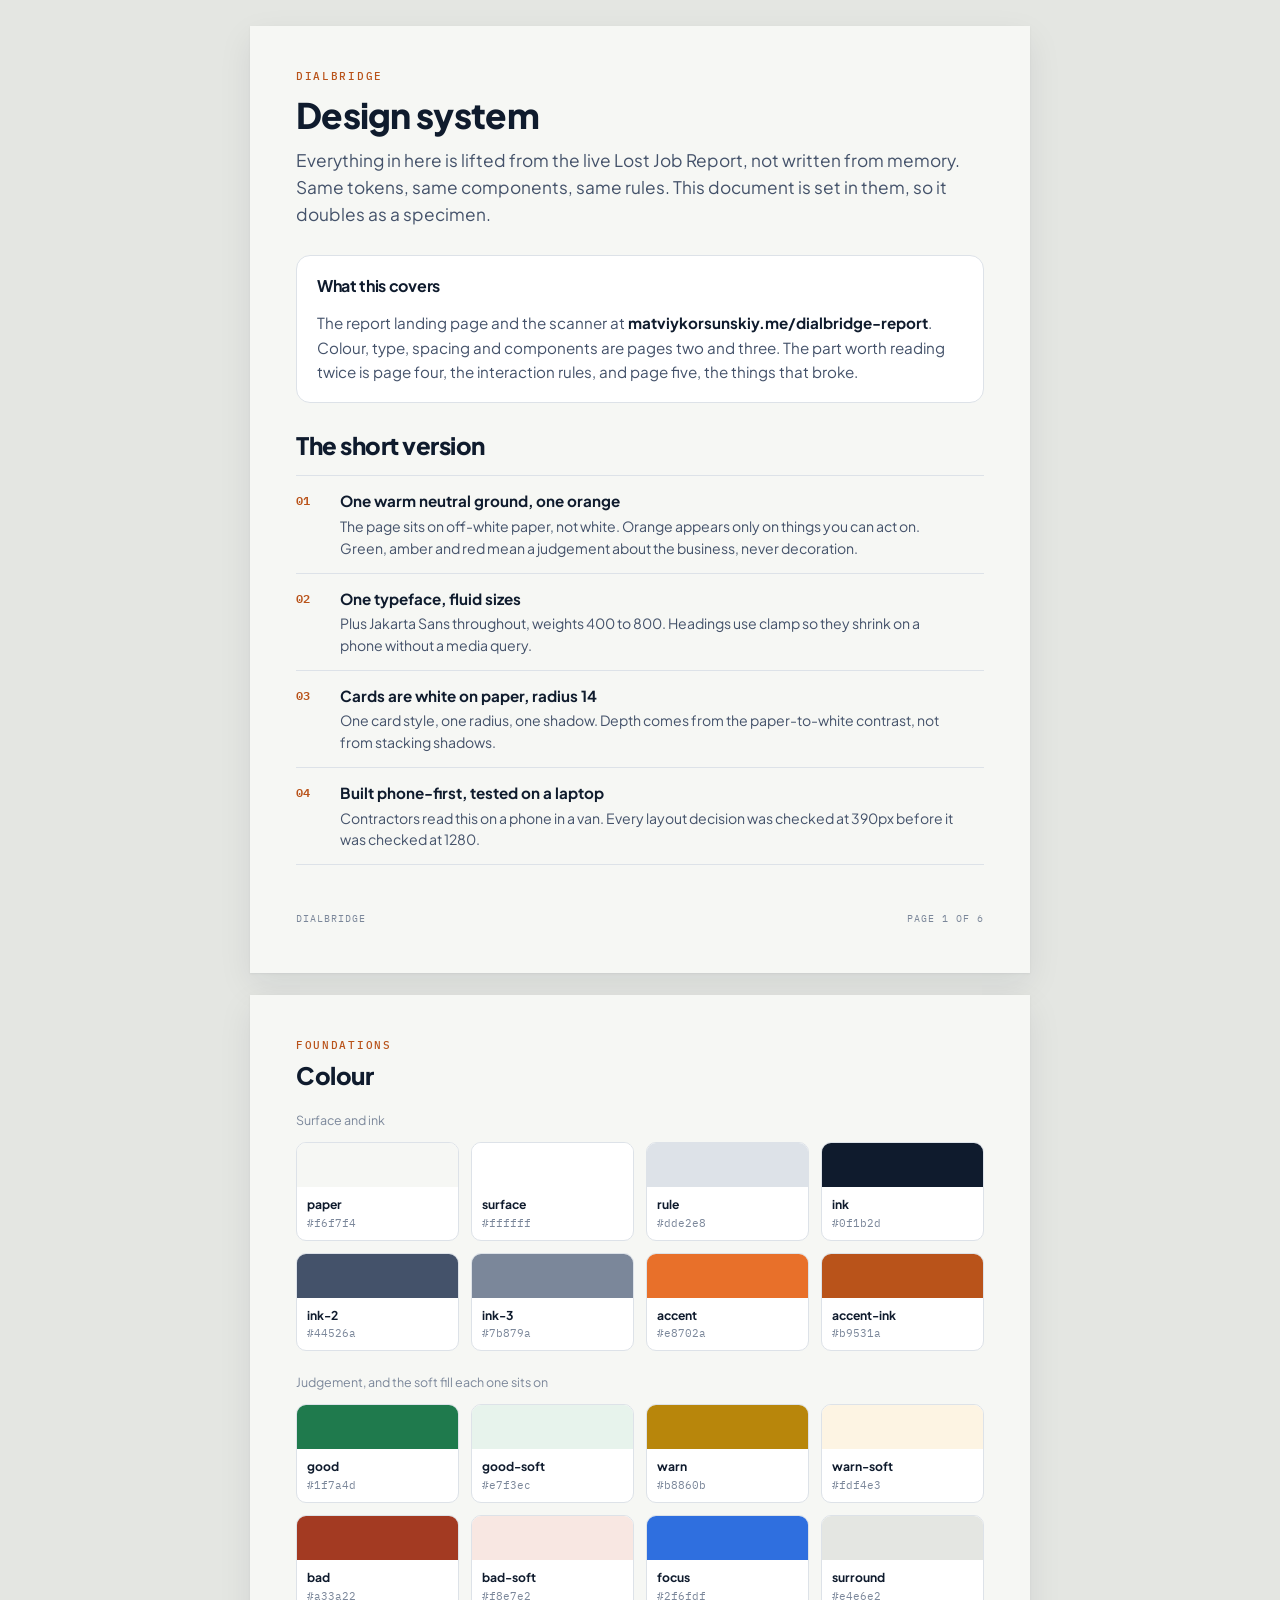
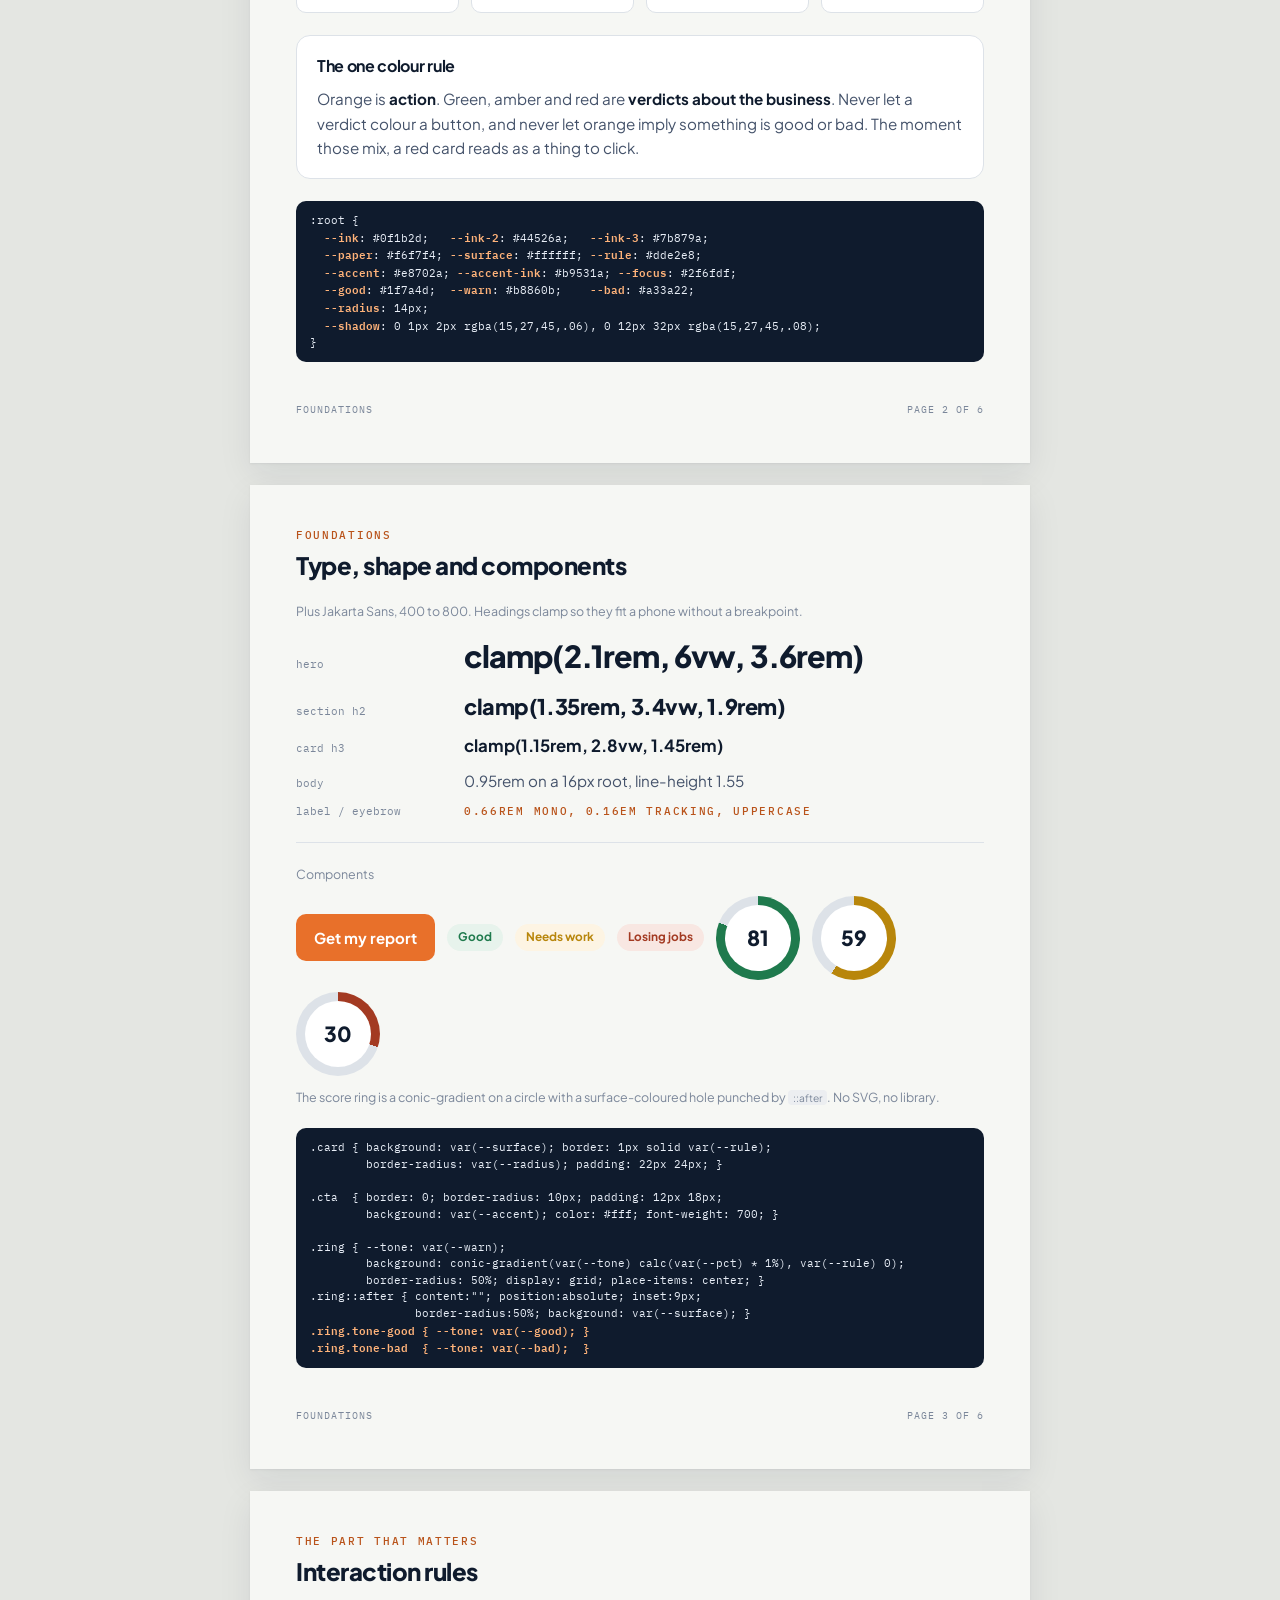
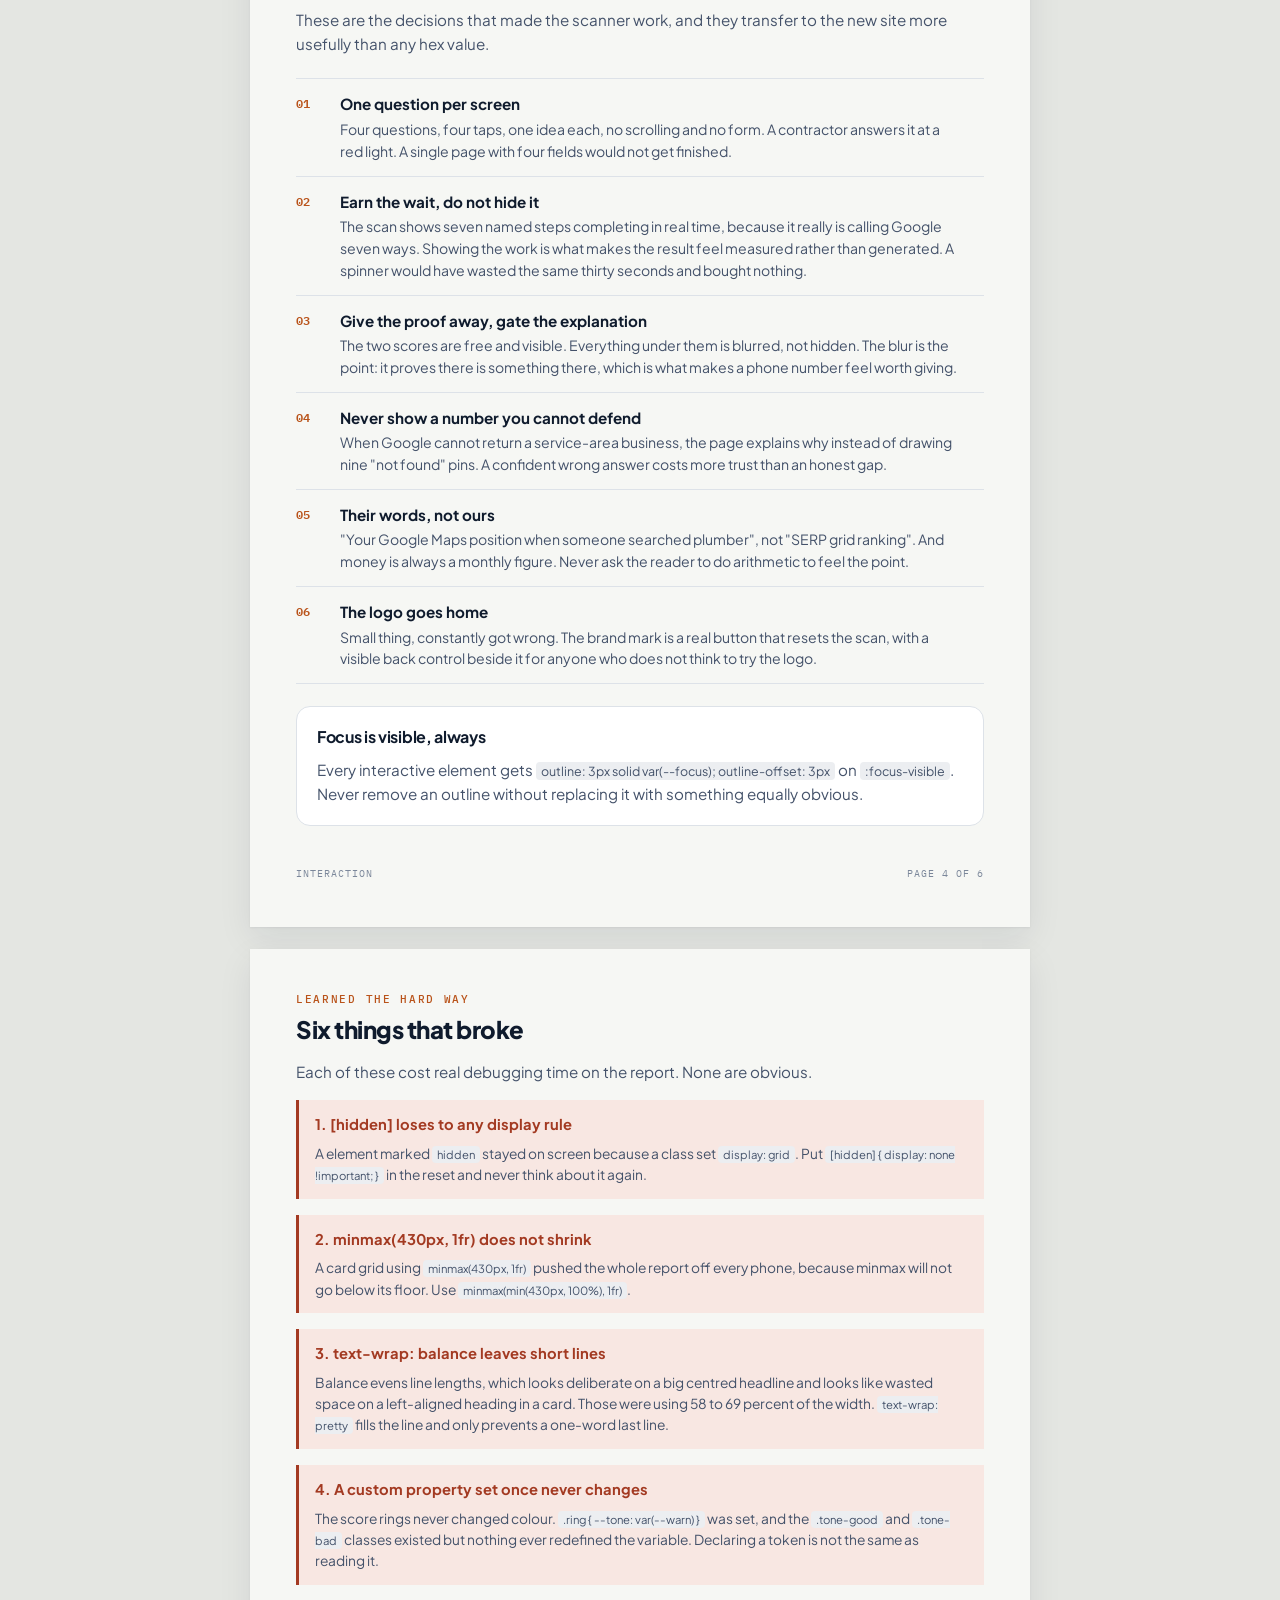
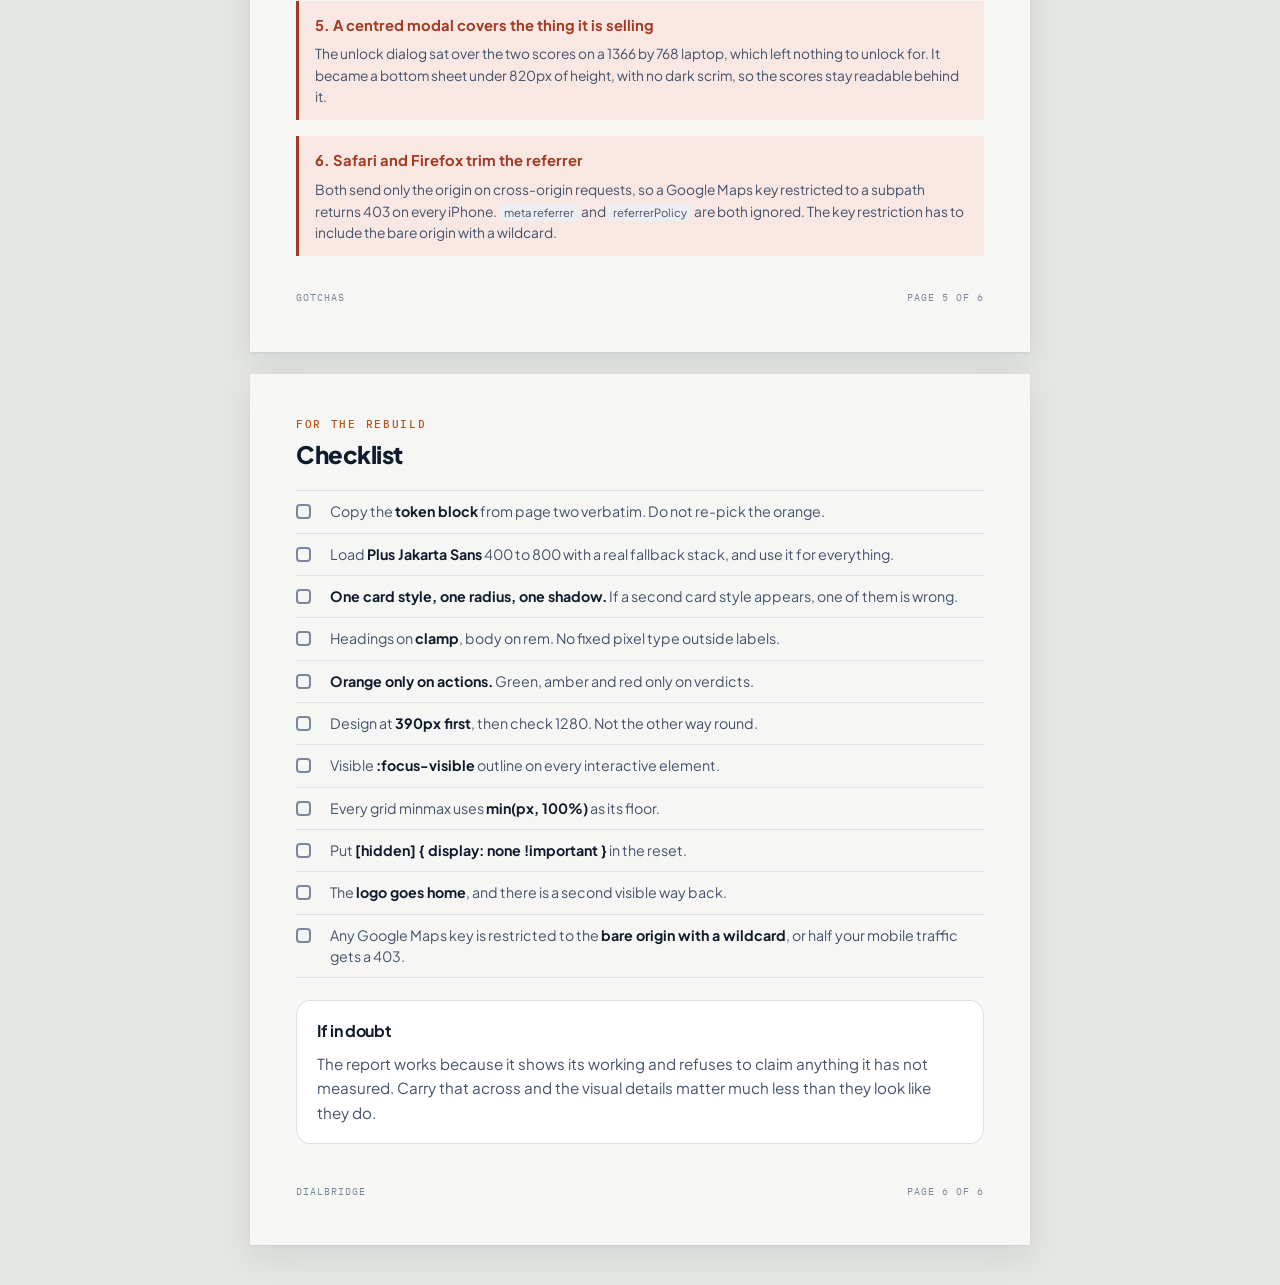
==== design-system/index.html @ d1e70c38 "Write down the design system before it only exists in the CSS Alan is rebuilding the site and liked " ====
<!doctype html>
<html lang="en">
<head>
<meta charset="utf-8">
<meta name="viewport" content="width=device-width, initial-scale=1">
<title>DialBridge Design System</title>
<link rel="preconnect" href="https://fonts.googleapis.com">
<link rel="preconnect" href="https://fonts.gstatic.com" crossorigin>
<link rel="stylesheet" href="https://fonts.googleapis.com/css2?family=Plus+Jakarta+Sans:wght@400;500;600;700;800&family=IBM+Plex+Mono:wght@400;500;600&display=swap">

<style>
  /* This document is built from the same tokens it documents, so it doubles as a
     specimen. Every hex, size and snippet below is copied out of the live styles.css
     rather than written from memory. A4 text block is 184mm x 271mm = 695 x 1024 px. */
  :root {
    --ink: #0f1b2d;
    --ink-2: #44526a;
    --ink-3: #7b879a;
    --paper: #f6f7f4;
    --surface: #ffffff;
    --rule: #dde2e8;
    --accent: #e8702a;
    --accent-ink: #b9531a;
    --focus: #2f6fdf;
    --good: #1f7a4d;
    --good-soft: #e7f3ec;
    --warn: #b8860b;
    --warn-soft: #fdf4e3;
    --bad: #a33a22;
    --bad-soft: #f8e7e2;
    --radius: 14px;
    --shadow: 0 1px 2px rgba(15, 27, 45, 0.06), 0 12px 32px rgba(15, 27, 45, 0.08);
    --display: "Plus Jakarta Sans", system-ui, -apple-system, "Segoe UI", sans-serif;
    --mono: "IBM Plex Mono", ui-monospace, SFMono-Regular, Menlo, monospace;
  }
  * { box-sizing: border-box; }
  [hidden] { display: none !important; }

  body {
    margin: 0;
    background: #e4e6e2;
    color: var(--ink);
    font-family: var(--display);
    font-size: 15px;
    line-height: 1.55;
    -webkit-font-smoothing: antialiased;
    -webkit-print-color-adjust: exact;
    print-color-adjust: exact;
  }
  img { max-width: 100%; display: block; }

  .deck { display: flex; flex-direction: column; align-items: center;
          gap: 22px; padding-block: 26px 40px; padding-left: 16px; padding-right: 16px; }
  .sheet { width: 100%; max-width: 780px; background: var(--paper);
           padding: 42px 46px 46px; box-shadow: var(--shadow);
           display: flex; flex-direction: column; }

  h1, h2, h3 { margin: 0; letter-spacing: -0.02em; text-wrap: pretty; }
  h1 { font-size: 2.2rem; font-weight: 800; line-height: 1.1; }
  h2 { font-size: 1.5rem; font-weight: 800; line-height: 1.18; }
  h3 { font-size: 1rem; font-weight: 700; }
  p { margin: 0; }

  .eyebrow { font-family: var(--mono); font-size: 0.66rem; font-weight: 500;
             letter-spacing: 0.16em; text-transform: uppercase; color: var(--accent-ink); }
  .lede { font-size: 1.08rem; line-height: 1.55; color: var(--ink-2); max-width: 56ch; }
  .say { font-size: 0.95rem; line-height: 1.6; color: var(--ink-2); max-width: 66ch; }
  .say b { color: var(--ink); }
  .fine { font-size: 0.78rem; line-height: 1.5; color: var(--ink-3); }

  .stack { display: flex; flex-direction: column; }
  .g8 { gap: 8px; } .g12 { gap: 12px; } .g16 { gap: 16px; }
  .g22 { gap: 22px; } .g28 { gap: 28px; }
  .rule { height: 1px; background: var(--rule); border: 0; margin: 0; }

  .card { background: var(--surface); border: 1px solid var(--rule);
          border-radius: var(--radius); padding: 18px 20px; }

  /* swatches */
  .swatches { display: grid; grid-template-columns: repeat(4, 1fr); gap: 12px; }
  .sw { border: 1px solid var(--rule); border-radius: 10px; overflow: hidden; background: var(--surface); }
  .sw-chip { height: 44px; }
  .sw-meta { padding: 8px 10px; display: flex; flex-direction: column; gap: 1px; }
  .sw-name { font-size: 0.76rem; font-weight: 700; }
  .sw-hex { font-family: var(--mono); font-size: 0.68rem; color: var(--ink-3); }

  /* type specimen */
  .spec { display: grid; grid-template-columns: 150px 1fr; gap: 10px 18px; align-items: baseline; }
  .spec-k { font-family: var(--mono); font-size: 0.7rem; color: var(--ink-3); }

  /* code */
  code, pre { font-family: var(--mono); }
  pre { margin: 0; background: #0f1b2d; color: #e8eef7; border-radius: 10px;
        padding: 11px 14px; font-size: 0.69rem; line-height: 1.5; overflow: hidden;
        white-space: pre-wrap; }
  pre b { color: #ffb37a; font-weight: 600; }
  .inline { background: #eceef1; border-radius: 4px; padding: 1px 5px; font-size: 0.82em; }

  /* component demos */
  .demo { display: flex; flex-wrap: wrap; gap: 12px; align-items: center; }
  .cta { border: 0; border-radius: 10px; padding: 12px 18px; background: var(--accent);
         color: #fff; font: inherit; font-weight: 700; }
  .badge { border-radius: 999px; padding: 4px 11px; font-size: 0.74rem; font-weight: 700; }
  .badge-good { background: var(--good-soft); color: var(--good); }
  .badge-warn { background: var(--warn-soft); color: var(--warn); }
  .badge-bad { background: var(--bad-soft); color: var(--bad); }
  .ring { --tone: var(--warn); --pct: 72; position: relative; width: 84px; height: 84px;
          border-radius: 50%; background: conic-gradient(var(--tone) calc(var(--pct) * 1%), var(--rule) 0);
          display: grid; place-items: center; }
  .ring::after { content: ""; position: absolute; inset: 9px; border-radius: 50%; background: var(--surface); }
  .ring b { position: relative; z-index: 1; font-size: 1.3rem; font-weight: 800; }
  .ring.tone-good { --tone: var(--good); }
  .ring.tone-bad { --tone: var(--bad); }

  /* rules list */
  .rules { display: flex; flex-direction: column; gap: 0; border-top: 1px solid var(--rule); }
  .r { display: grid; grid-template-columns: 30px 1fr; gap: 14px; padding: 13px 0;
       border-bottom: 1px solid var(--rule); align-items: start; }
  .r-n { font-family: var(--mono); font-size: 0.78rem; font-weight: 600; color: var(--accent-ink); padding-top: 2px; }
  .r-t { font-size: 0.95rem; font-weight: 700; margin-bottom: 3px; }
  .r-d { font-size: 0.88rem; line-height: 1.55; color: var(--ink-2); max-width: 62ch; }

  /* gotchas */
  .got { border-left: 3px solid var(--bad); background: var(--bad-soft);
         padding: 13px 16px; display: flex; flex-direction: column; gap: 7px; }
  .got-t { font-size: 0.92rem; font-weight: 700; color: var(--bad); }
  .got-d { font-size: 0.86rem; line-height: 1.55; color: var(--ink-2); }

  .check { display: flex; flex-direction: column; gap: 0; border-top: 1px solid var(--rule); }
  .ck { display: grid; grid-template-columns: 22px 1fr; gap: 12px; padding: 10px 0;
        border-bottom: 1px solid var(--rule); align-items: start; }
  .ck-box { width: 15px; height: 15px; border: 2px solid var(--ink-3); border-radius: 4px; margin-top: 3px; }
  .ck-d { font-size: 0.89rem; line-height: 1.5; color: var(--ink-2); }
  .ck-d b { color: var(--ink); }

  .footer { display: flex; justify-content: space-between; gap: 12px; align-items: baseline;
            margin-top: auto; padding-top: 18px; }
  .footer span { font-family: var(--mono); font-size: 0.62rem; letter-spacing: 0.1em;
                 text-transform: uppercase; color: var(--ink-3); }

  @media (max-width: 680px) {
    .sheet { padding: 26px 20px 30px; }
    .swatches { grid-template-columns: repeat(2, 1fr); }
    .spec { grid-template-columns: 1fr; }
    h1 { font-size: 1.6rem; }
  }

  @media print {
    @page { size: A4; margin: 13mm; }
    html { font-size: 12.2pt; }
    body { background: #fff; }
    .deck { gap: 0; padding: 0; }
    .sheet { max-width: none; width: 100%; min-height: 269mm; box-shadow: none;
             padding: 0; background: #fff;
             break-after: page; page-break-after: always; justify-content: space-between; }
    .sheet:last-child { break-after: auto; page-break-after: auto; }
    .footer { margin-top: 0; }
    .card, .got, .r, .ck, pre, .swatches, .spec { break-inside: avoid; page-break-inside: avoid; }
  }
</style>
</head>
<body>

<div class="deck">

  <!-- 1 -->
  <section class="sheet stack g28">
    <div class="stack g22">
      <div class="stack g12">
        <p class="eyebrow">DialBridge</p>
        <h1>Design system</h1>
        <p class="lede">
          Everything in here is lifted from the live Lost Job Report, not written from
          memory. Same tokens, same components, same rules. This document is set in them,
          so it doubles as a specimen.
        </p>
      </div>
    </div>

    <div class="card stack g12">
      <h3>What this covers</h3>
      <p class="say">
        The report landing page and the scanner at
        <b>matviykorsunskiy.me/dialbridge-report</b>. Colour, type, spacing and components
        are pages two and three. The part worth reading twice is page four, the interaction
        rules, and page five, the things that broke.
      </p>
    </div>

    <div class="stack g16">
      <h2>The short version</h2>
      <div class="rules">
        <div class="r">
          <span class="r-n">01</span>
          <div>
            <p class="r-t">One warm neutral ground, one orange</p>
            <p class="r-d">The page sits on off-white paper, not white. Orange appears only on things you can act on. Green, amber and red mean a judgement about the business, never decoration.</p>
          </div>
        </div>
        <div class="r">
          <span class="r-n">02</span>
          <div>
            <p class="r-t">One typeface, fluid sizes</p>
            <p class="r-d">Plus Jakarta Sans throughout, weights 400 to 800. Headings use clamp so they shrink on a phone without a media query.</p>
          </div>
        </div>
        <div class="r">
          <span class="r-n">03</span>
          <div>
            <p class="r-t">Cards are white on paper, radius 14</p>
            <p class="r-d">One card style, one radius, one shadow. Depth comes from the paper-to-white contrast, not from stacking shadows.</p>
          </div>
        </div>
        <div class="r">
          <span class="r-n">04</span>
          <div>
            <p class="r-t">Built phone-first, tested on a laptop</p>
            <p class="r-d">Contractors read this on a phone in a van. Every layout decision was checked at 390px before it was checked at 1280.</p>
          </div>
        </div>
      </div>
    </div>

    <div class="footer"><span>DialBridge</span><span>Page 1 of 6</span></div>
  </section>

  <!-- 2 -->
  <section class="sheet stack g22">
    <div class="stack g8">
      <p class="eyebrow">Foundations</p>
      <h2>Colour</h2>
    </div>

    <div class="stack g12">
      <p class="fine">Surface and ink</p>
      <div class="swatches">
        <div class="sw"><div class="sw-chip" style="background:#f6f7f4"></div><div class="sw-meta"><span class="sw-name">paper</span><span class="sw-hex">#f6f7f4</span></div></div>
        <div class="sw"><div class="sw-chip" style="background:#ffffff"></div><div class="sw-meta"><span class="sw-name">surface</span><span class="sw-hex">#ffffff</span></div></div>
        <div class="sw"><div class="sw-chip" style="background:#dde2e8"></div><div class="sw-meta"><span class="sw-name">rule</span><span class="sw-hex">#dde2e8</span></div></div>
        <div class="sw"><div class="sw-chip" style="background:#0f1b2d"></div><div class="sw-meta"><span class="sw-name">ink</span><span class="sw-hex">#0f1b2d</span></div></div>
        <div class="sw"><div class="sw-chip" style="background:#44526a"></div><div class="sw-meta"><span class="sw-name">ink-2</span><span class="sw-hex">#44526a</span></div></div>
        <div class="sw"><div class="sw-chip" style="background:#7b879a"></div><div class="sw-meta"><span class="sw-name">ink-3</span><span class="sw-hex">#7b879a</span></div></div>
        <div class="sw"><div class="sw-chip" style="background:#e8702a"></div><div class="sw-meta"><span class="sw-name">accent</span><span class="sw-hex">#e8702a</span></div></div>
        <div class="sw"><div class="sw-chip" style="background:#b9531a"></div><div class="sw-meta"><span class="sw-name">accent-ink</span><span class="sw-hex">#b9531a</span></div></div>
      </div>
    </div>

    <div class="stack g12">
      <p class="fine">Judgement, and the soft fill each one sits on</p>
      <div class="swatches">
        <div class="sw"><div class="sw-chip" style="background:#1f7a4d"></div><div class="sw-meta"><span class="sw-name">good</span><span class="sw-hex">#1f7a4d</span></div></div>
        <div class="sw"><div class="sw-chip" style="background:#e7f3ec"></div><div class="sw-meta"><span class="sw-name">good-soft</span><span class="sw-hex">#e7f3ec</span></div></div>
        <div class="sw"><div class="sw-chip" style="background:#b8860b"></div><div class="sw-meta"><span class="sw-name">warn</span><span class="sw-hex">#b8860b</span></div></div>
        <div class="sw"><div class="sw-chip" style="background:#fdf4e3"></div><div class="sw-meta"><span class="sw-name">warn-soft</span><span class="sw-hex">#fdf4e3</span></div></div>
        <div class="sw"><div class="sw-chip" style="background:#a33a22"></div><div class="sw-meta"><span class="sw-name">bad</span><span class="sw-hex">#a33a22</span></div></div>
        <div class="sw"><div class="sw-chip" style="background:#f8e7e2"></div><div class="sw-meta"><span class="sw-name">bad-soft</span><span class="sw-hex">#f8e7e2</span></div></div>
        <div class="sw"><div class="sw-chip" style="background:#2f6fdf"></div><div class="sw-meta"><span class="sw-name">focus</span><span class="sw-hex">#2f6fdf</span></div></div>
        <div class="sw"><div class="sw-chip" style="background:#e4e6e2"></div><div class="sw-meta"><span class="sw-name">surround</span><span class="sw-hex">#e4e6e2</span></div></div>
      </div>
    </div>

    <div class="card stack g8">
      <h3>The one colour rule</h3>
      <p class="say">
        Orange is <b>action</b>. Green, amber and red are <b>verdicts about the business</b>.
        Never let a verdict colour a button, and never let orange imply something is good or
        bad. The moment those mix, a red card reads as a thing to click.
      </p>
    </div>

    <pre>:root {
  <b>--ink</b>: #0f1b2d;   <b>--ink-2</b>: #44526a;   <b>--ink-3</b>: #7b879a;
  <b>--paper</b>: #f6f7f4; <b>--surface</b>: #ffffff; <b>--rule</b>: #dde2e8;
  <b>--accent</b>: #e8702a; <b>--accent-ink</b>: #b9531a; <b>--focus</b>: #2f6fdf;
  <b>--good</b>: #1f7a4d;  <b>--warn</b>: #b8860b;    <b>--bad</b>: #a33a22;
  <b>--radius</b>: 14px;
  <b>--shadow</b>: 0 1px 2px rgba(15,27,45,.06), 0 12px 32px rgba(15,27,45,.08);
}</pre>

    <div class="footer"><span>Foundations</span><span>Page 2 of 6</span></div>
  </section>

  <!-- 3 -->
  <section class="sheet stack g22">
    <div class="stack g8">
      <p class="eyebrow">Foundations</p>
      <h2>Type, shape and components</h2>
    </div>

    <div class="stack g12">
      <p class="fine">Plus Jakarta Sans, 400 to 800. Headings clamp so they fit a phone without a breakpoint.</p>
      <div class="spec">
        <span class="spec-k">hero</span>
        <span style="font-size:1.9rem;font-weight:800;letter-spacing:-.03em">clamp(2.1rem, 6vw, 3.6rem)</span>
        <span class="spec-k">section h2</span>
        <span style="font-size:1.35rem;font-weight:800;letter-spacing:-.02em">clamp(1.35rem, 3.4vw, 1.9rem)</span>
        <span class="spec-k">card h3</span>
        <span style="font-size:1.05rem;font-weight:700">clamp(1.15rem, 2.8vw, 1.45rem)</span>
        <span class="spec-k">body</span>
        <span style="font-size:.95rem;color:var(--ink-2)">0.95rem on a 16px root, line-height 1.55</span>
        <span class="spec-k">label / eyebrow</span>
        <span class="eyebrow">0.66rem mono, 0.16em tracking, uppercase</span>
      </div>
    </div>

    <hr class="rule">

    <div class="stack g12">
      <p class="fine">Components</p>
      <div class="demo">
        <button class="cta" type="button">Get my report</button>
        <span class="badge badge-good">Good</span>
        <span class="badge badge-warn">Needs work</span>
        <span class="badge badge-bad">Losing jobs</span>
        <div class="ring tone-good" style="--pct:81"><b>81</b></div>
        <div class="ring" style="--pct:59"><b>59</b></div>
        <div class="ring tone-bad" style="--pct:30"><b>30</b></div>
      </div>
      <p class="fine">
        The score ring is a conic-gradient on a circle with a surface-coloured hole punched
        by <span class="inline">::after</span>. No SVG, no library.
      </p>
    </div>

    <pre>.card { background: var(--surface); border: 1px solid var(--rule);
        border-radius: var(--radius); padding: 22px 24px; }

.cta  { border: 0; border-radius: 10px; padding: 12px 18px;
        background: var(--accent); color: #fff; font-weight: 700; }

.ring { --tone: var(--warn);
        background: conic-gradient(var(--tone) calc(var(--pct) * 1%), var(--rule) 0);
        border-radius: 50%; display: grid; place-items: center; }
.ring::after { content:""; position:absolute; inset:9px;
               border-radius:50%; background: var(--surface); }
<b>.ring.tone-good { --tone: var(--good); }</b>
<b>.ring.tone-bad  { --tone: var(--bad);  }</b></pre>

    <div class="footer"><span>Foundations</span><span>Page 3 of 6</span></div>
  </section>

  <!-- 4 -->
  <section class="sheet stack g22">
    <div class="stack g8">
      <p class="eyebrow">The part that matters</p>
      <h2>Interaction rules</h2>
    </div>
    <p class="say">
      These are the decisions that made the scanner work, and they transfer to the new site
      more usefully than any hex value.
    </p>

    <div class="rules">
      <div class="r">
        <span class="r-n">01</span>
        <div>
          <p class="r-t">One question per screen</p>
          <p class="r-d">Four questions, four taps, one idea each, no scrolling and no form. A contractor answers it at a red light. A single page with four fields would not get finished.</p>
        </div>
      </div>
      <div class="r">
        <span class="r-n">02</span>
        <div>
          <p class="r-t">Earn the wait, do not hide it</p>
          <p class="r-d">The scan shows seven named steps completing in real time, because it really is calling Google seven ways. Showing the work is what makes the result feel measured rather than generated. A spinner would have wasted the same thirty seconds and bought nothing.</p>
        </div>
      </div>
      <div class="r">
        <span class="r-n">03</span>
        <div>
          <p class="r-t">Give the proof away, gate the explanation</p>
          <p class="r-d">The two scores are free and visible. Everything under them is blurred, not hidden. The blur is the point: it proves there is something there, which is what makes a phone number feel worth giving.</p>
        </div>
      </div>
      <div class="r">
        <span class="r-n">04</span>
        <div>
          <p class="r-t">Never show a number you cannot defend</p>
          <p class="r-d">When Google cannot return a service-area business, the page explains why instead of drawing nine "not found" pins. A confident wrong answer costs more trust than an honest gap.</p>
        </div>
      </div>
      <div class="r">
        <span class="r-n">05</span>
        <div>
          <p class="r-t">Their words, not ours</p>
          <p class="r-d">"Your Google Maps position when someone searched plumber", not "SERP grid ranking". And money is always a monthly figure. Never ask the reader to do arithmetic to feel the point.</p>
        </div>
      </div>
      <div class="r">
        <span class="r-n">06</span>
        <div>
          <p class="r-t">The logo goes home</p>
          <p class="r-d">Small thing, constantly got wrong. The brand mark is a real button that resets the scan, with a visible back control beside it for anyone who does not think to try the logo.</p>
        </div>
      </div>
    </div>

    <div class="card stack g8">
      <h3>Focus is visible, always</h3>
      <p class="say">
        Every interactive element gets
        <span class="inline">outline: 3px solid var(--focus); outline-offset: 3px</span>
        on <span class="inline">:focus-visible</span>. Never remove an outline without
        replacing it with something equally obvious.
      </p>
    </div>

    <div class="footer"><span>Interaction</span><span>Page 4 of 6</span></div>
  </section>

  <!-- 5 -->
  <section class="sheet stack g16">
    <div class="stack g8">
      <p class="eyebrow">Learned the hard way</p>
      <h2>Six things that broke</h2>
    </div>
    <p class="say">Each of these cost real debugging time on the report. None are obvious.</p>

    <div class="got">
      <p class="got-t">1. [hidden] loses to any display rule</p>
      <p class="got-d">A element marked <span class="inline">hidden</span> stayed on screen because a class set <span class="inline">display: grid</span>. Put <span class="inline">[hidden] { display: none !important; }</span> in the reset and never think about it again.</p>
    </div>

    <div class="got">
      <p class="got-t">2. minmax(430px, 1fr) does not shrink</p>
      <p class="got-d">A card grid using <span class="inline">minmax(430px, 1fr)</span> pushed the whole report off every phone, because minmax will not go below its floor. Use <span class="inline">minmax(min(430px, 100%), 1fr)</span>.</p>
    </div>

    <div class="got">
      <p class="got-t">3. text-wrap: balance leaves short lines</p>
      <p class="got-d">Balance evens line lengths, which looks deliberate on a big centred headline and looks like wasted space on a left-aligned heading in a card. Those were using 58 to 69 percent of the width. <span class="inline">text-wrap: pretty</span> fills the line and only prevents a one-word last line.</p>
    </div>

    <div class="got">
      <p class="got-t">4. A custom property set once never changes</p>
      <p class="got-d">The score rings never changed colour. <span class="inline">.ring { --tone: var(--warn) }</span> was set, and the <span class="inline">.tone-good</span> and <span class="inline">.tone-bad</span> classes existed but nothing ever redefined the variable. Declaring a token is not the same as reading it.</p>
    </div>

    <div class="got">
      <p class="got-t">5. A centred modal covers the thing it is selling</p>
      <p class="got-d">The unlock dialog sat over the two scores on a 1366 by 768 laptop, which left nothing to unlock for. It became a bottom sheet under 820px of height, with no dark scrim, so the scores stay readable behind it.</p>
    </div>

    <div class="got">
      <p class="got-t">6. Safari and Firefox trim the referrer</p>
      <p class="got-d">Both send only the origin on cross-origin requests, so a Google Maps key restricted to a subpath returns 403 on every iPhone. <span class="inline">meta referrer</span> and <span class="inline">referrerPolicy</span> are both ignored. The key restriction has to include the bare origin with a wildcard.</p>
    </div>

    <div class="footer"><span>Gotchas</span><span>Page 5 of 6</span></div>
  </section>

  <!-- 6 -->
  <section class="sheet stack g22">
    <div class="stack g8">
      <p class="eyebrow">For the rebuild</p>
      <h2>Checklist</h2>
    </div>

    <div class="check">
      <div class="ck"><span class="ck-box"></span><p class="ck-d">Copy the <b>token block</b> from page two verbatim. Do not re-pick the orange.</p></div>
      <div class="ck"><span class="ck-box"></span><p class="ck-d">Load <b>Plus Jakarta Sans</b> 400 to 800 with a real fallback stack, and use it for everything.</p></div>
      <div class="ck"><span class="ck-box"></span><p class="ck-d"><b>One card style, one radius, one shadow.</b> If a second card style appears, one of them is wrong.</p></div>
      <div class="ck"><span class="ck-box"></span><p class="ck-d">Headings on <b>clamp</b>, body on rem. No fixed pixel type outside labels.</p></div>
      <div class="ck"><span class="ck-box"></span><p class="ck-d"><b>Orange only on actions.</b> Green, amber and red only on verdicts.</p></div>
      <div class="ck"><span class="ck-box"></span><p class="ck-d">Design at <b>390px first</b>, then check 1280. Not the other way round.</p></div>
      <div class="ck"><span class="ck-box"></span><p class="ck-d">Visible <b>:focus-visible</b> outline on every interactive element.</p></div>
      <div class="ck"><span class="ck-box"></span><p class="ck-d">Every grid minmax uses <b>min(px, 100%)</b> as its floor.</p></div>
      <div class="ck"><span class="ck-box"></span><p class="ck-d">Put <b>[hidden] { display: none !important }</b> in the reset.</p></div>
      <div class="ck"><span class="ck-box"></span><p class="ck-d">The <b>logo goes home</b>, and there is a second visible way back.</p></div>
      <div class="ck"><span class="ck-box"></span><p class="ck-d">Any Google Maps key is restricted to the <b>bare origin with a wildcard</b>, or half your mobile traffic gets a 403.</p></div>
    </div>

    <div class="card stack g8">
      <h3>If in doubt</h3>
      <p class="say">
        The report works because it shows its working and refuses to claim anything it has
        not measured. Carry that across and the visual details matter much less than they
        look like they do.
      </p>
    </div>

    <div class="footer"><span>DialBridge</span><span>Page 6 of 6</span></div>
  </section>

</div>
</body>
</html>
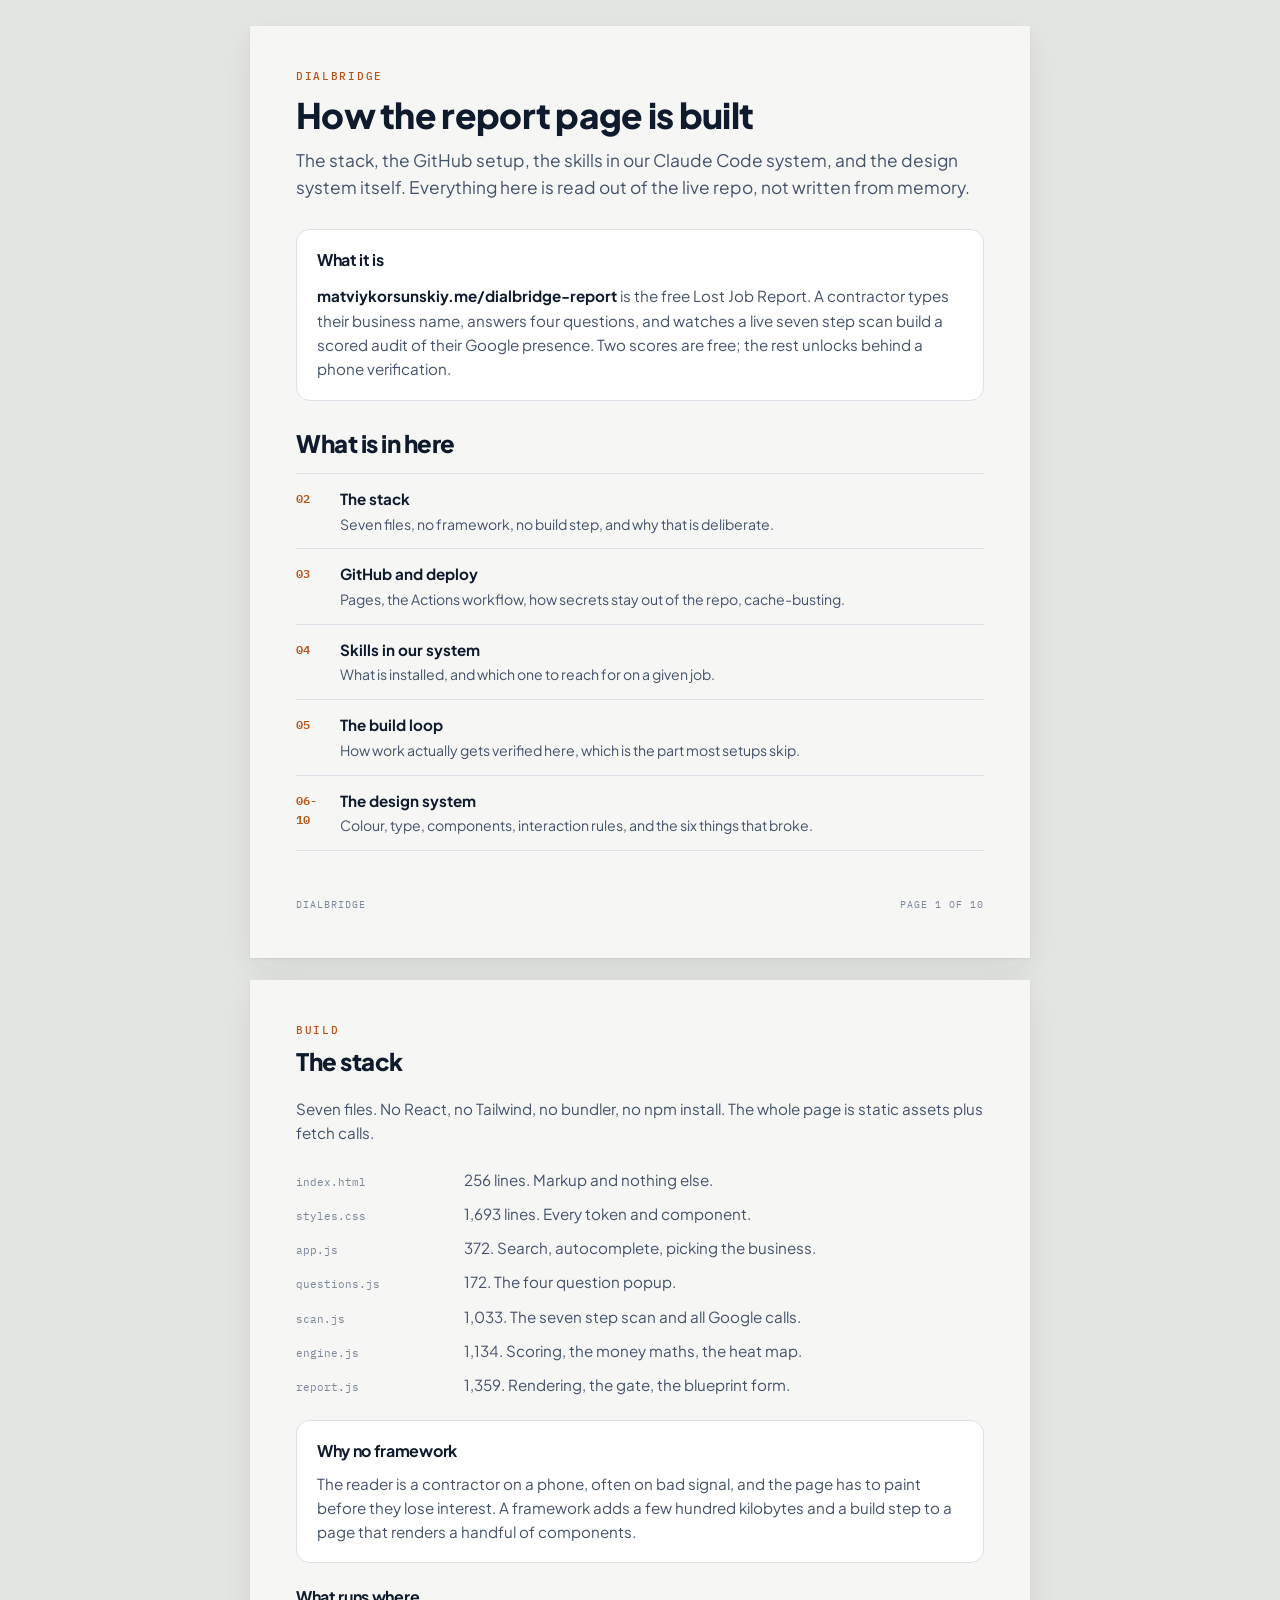
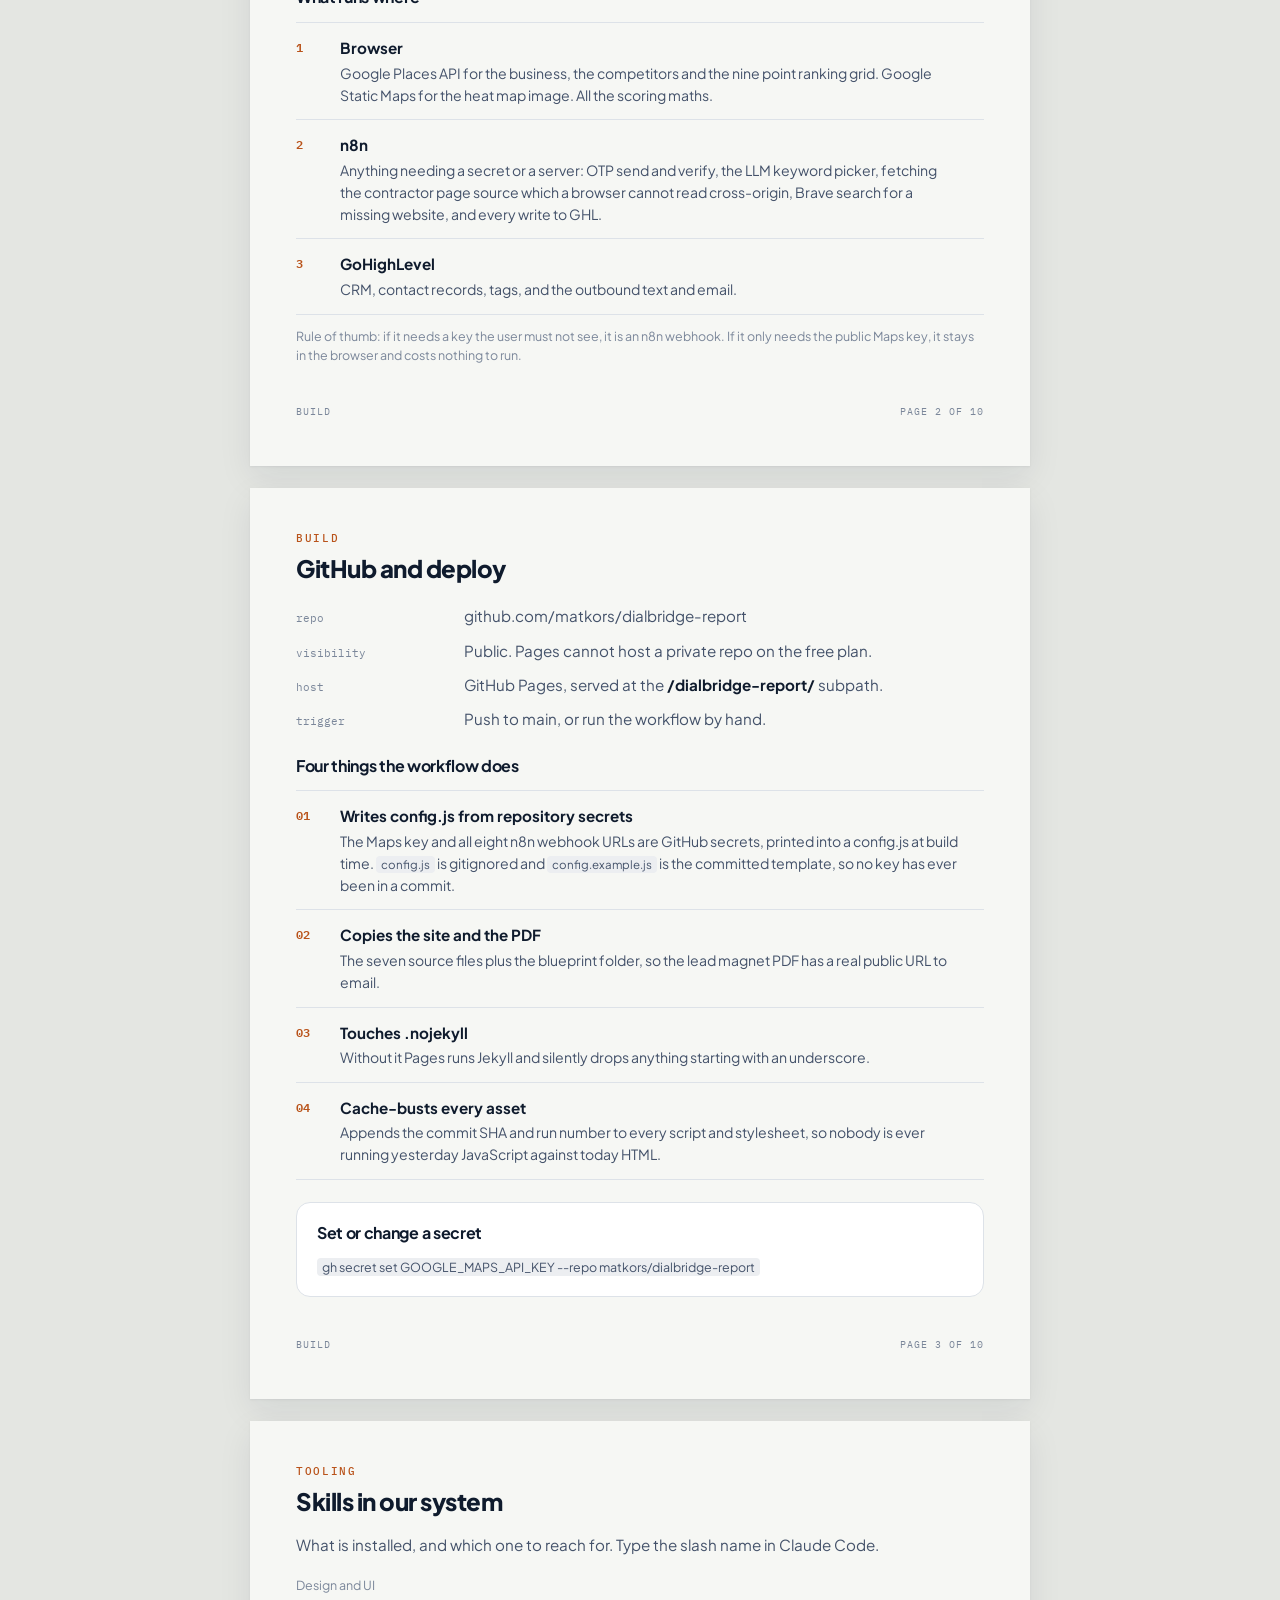
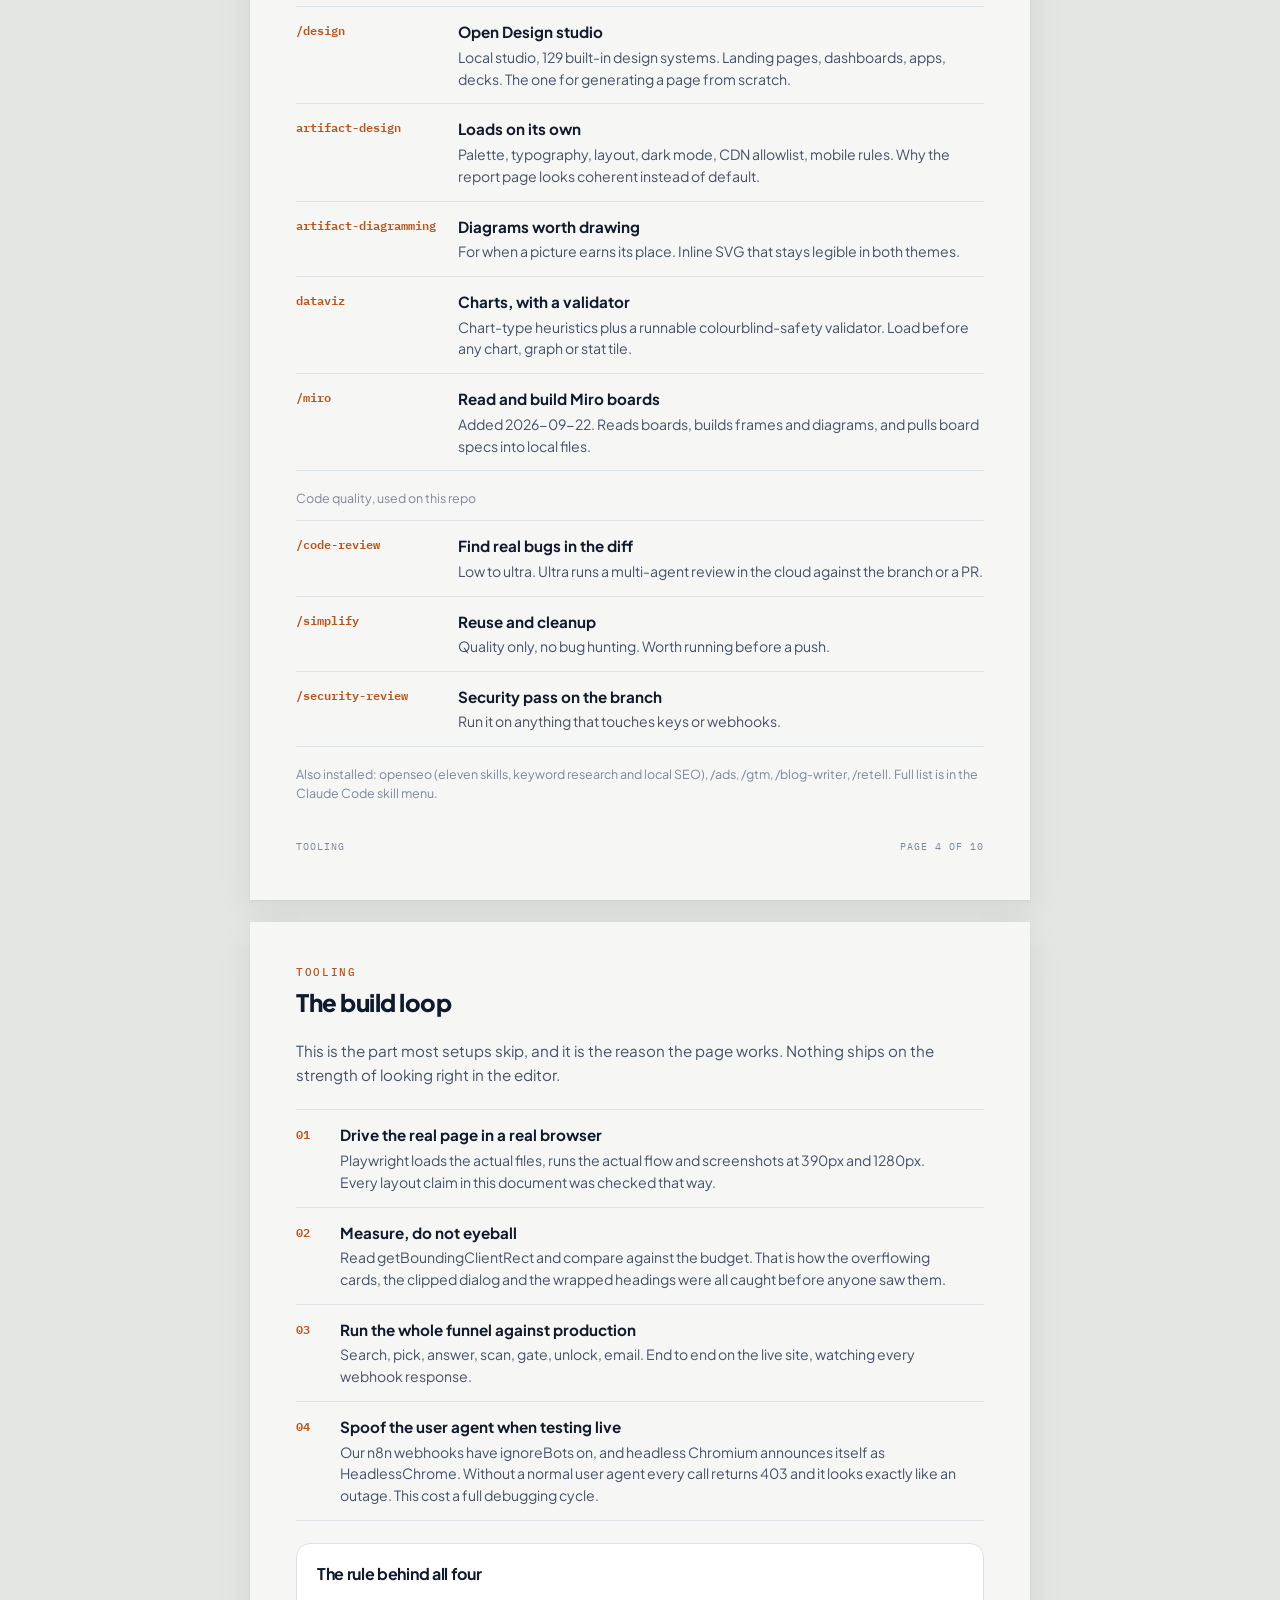
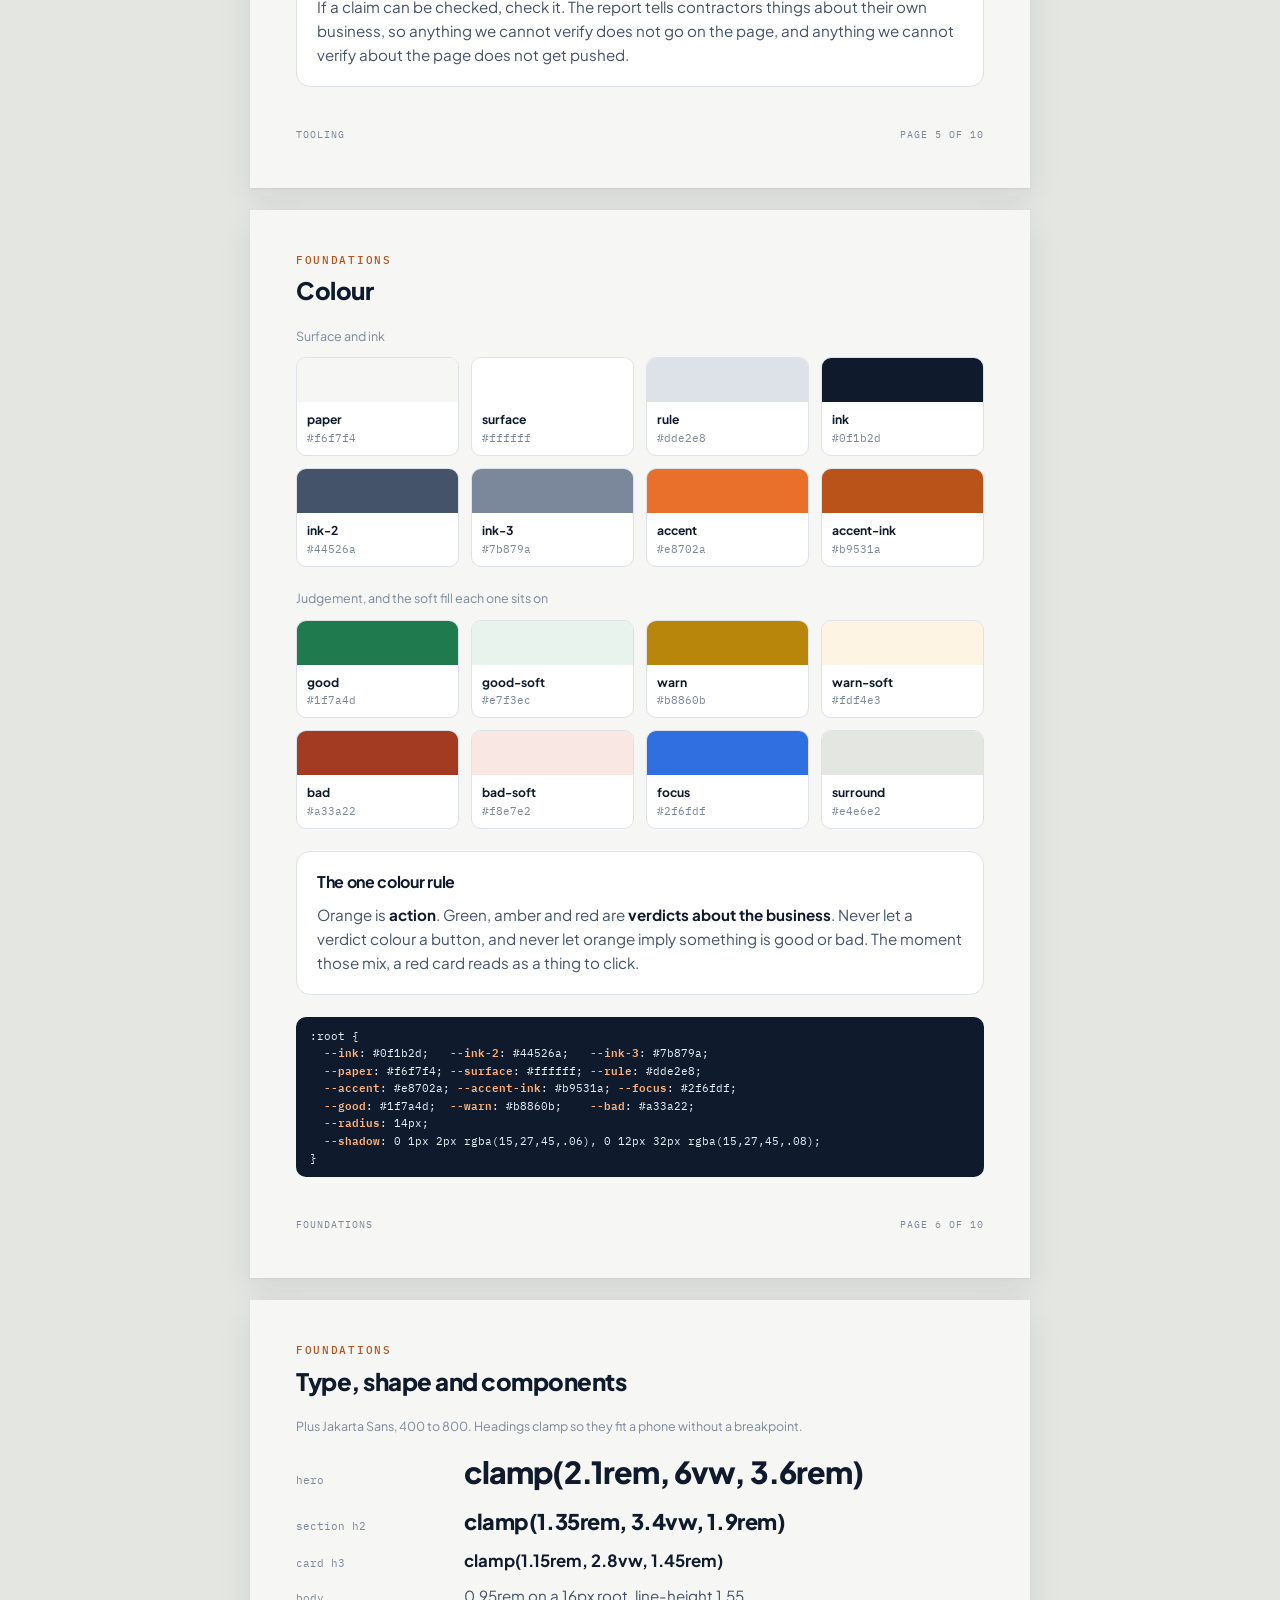
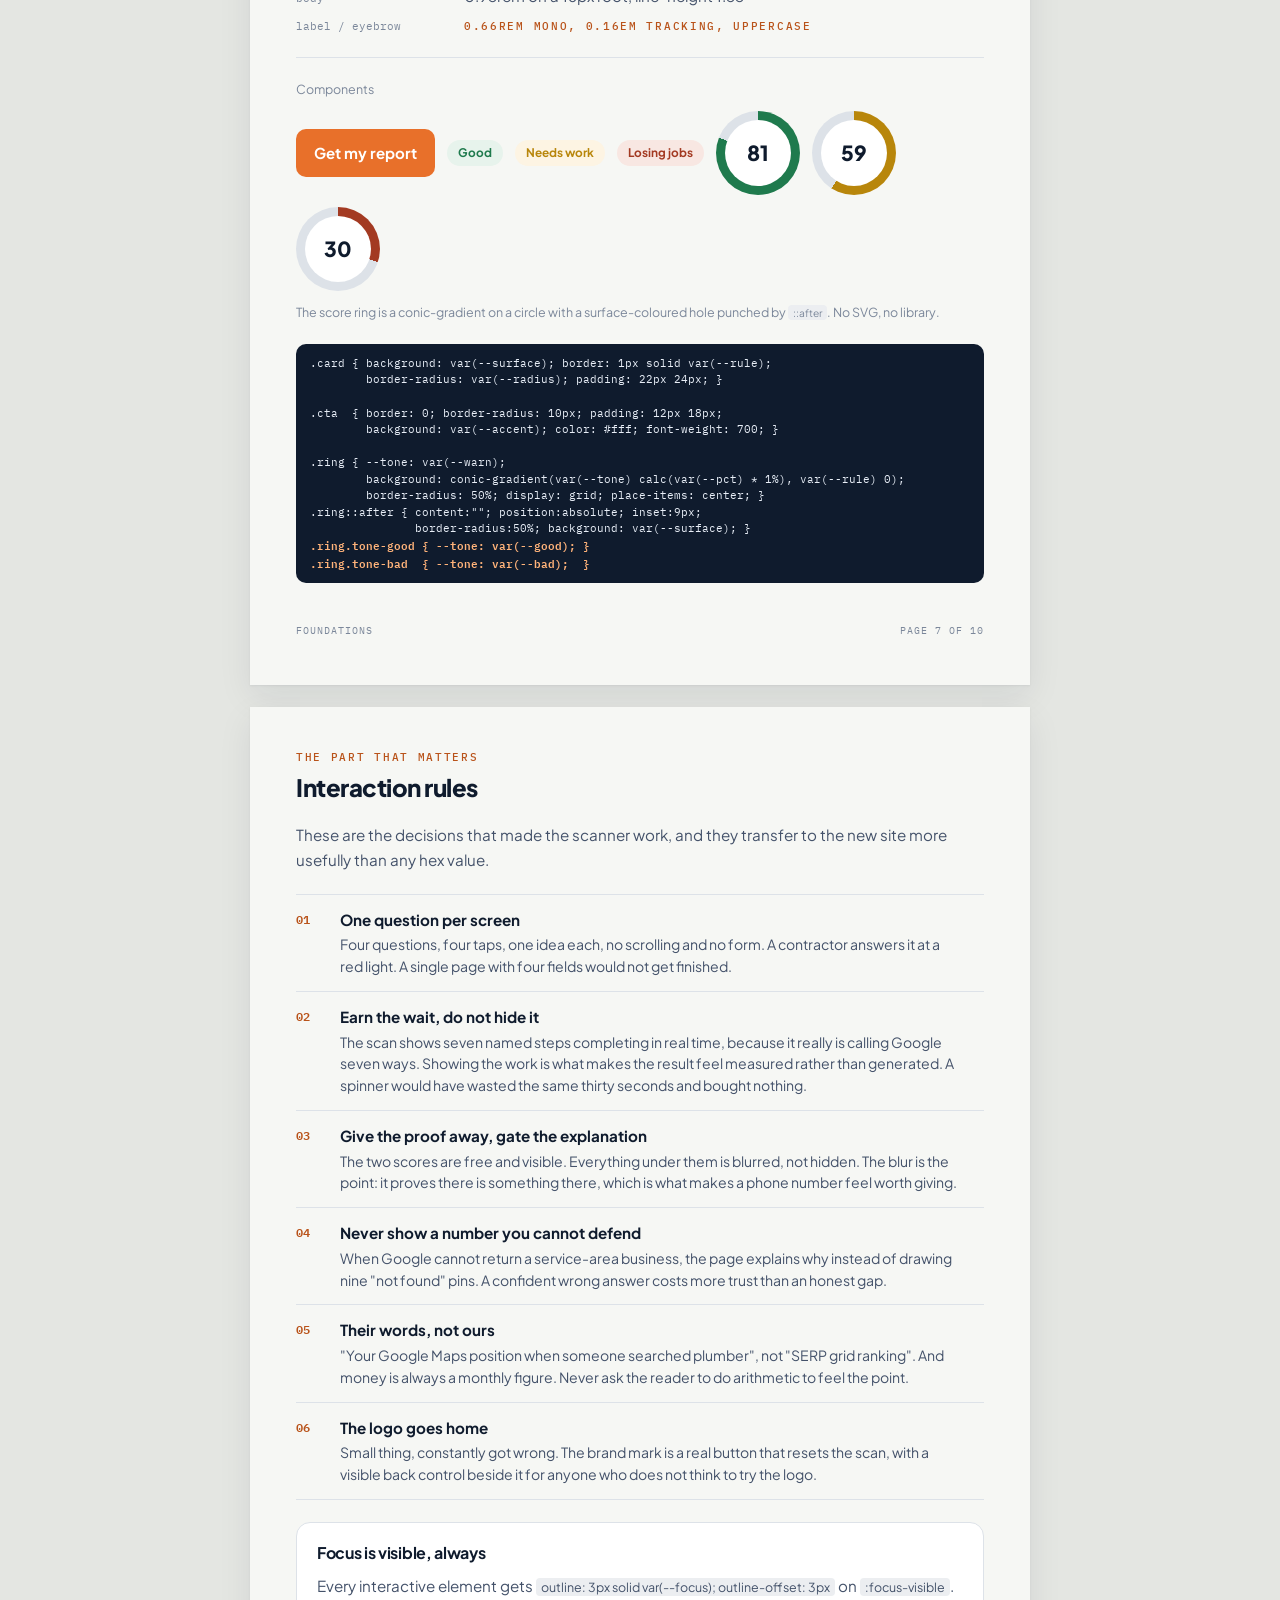
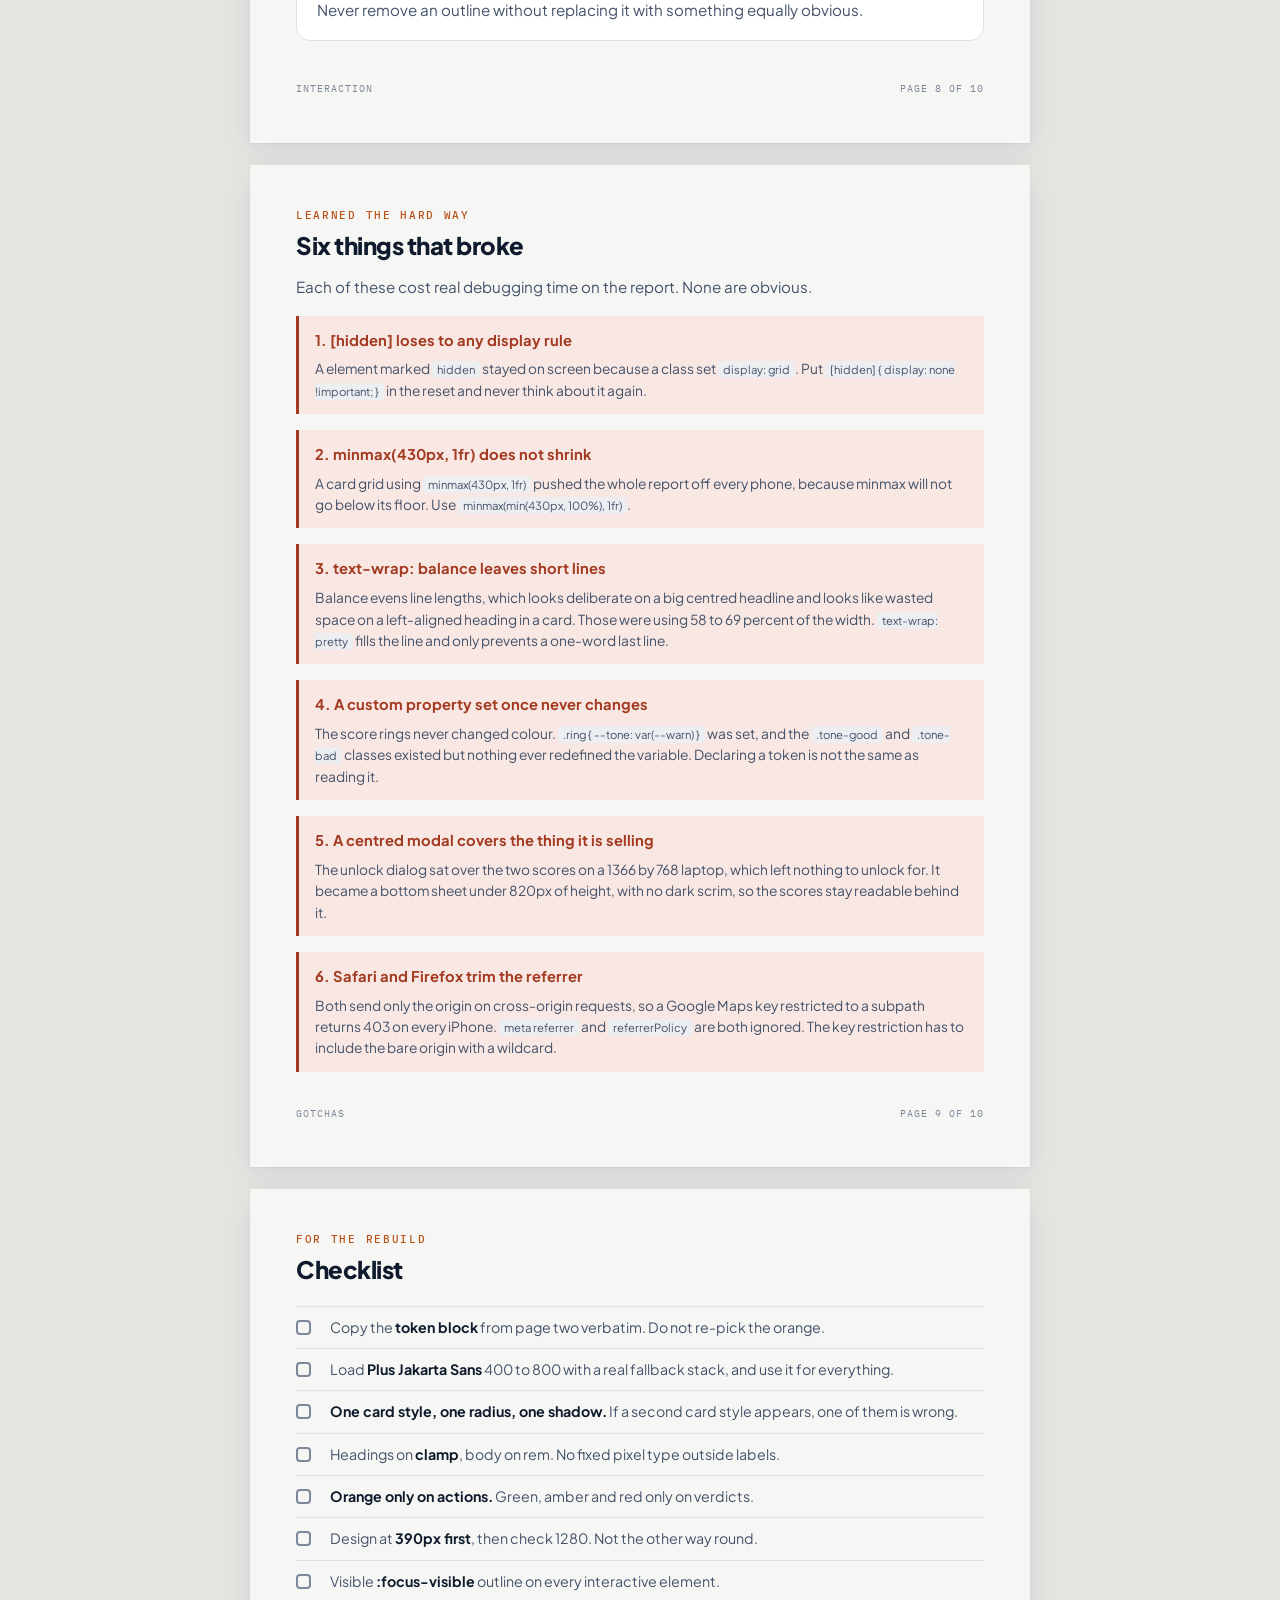
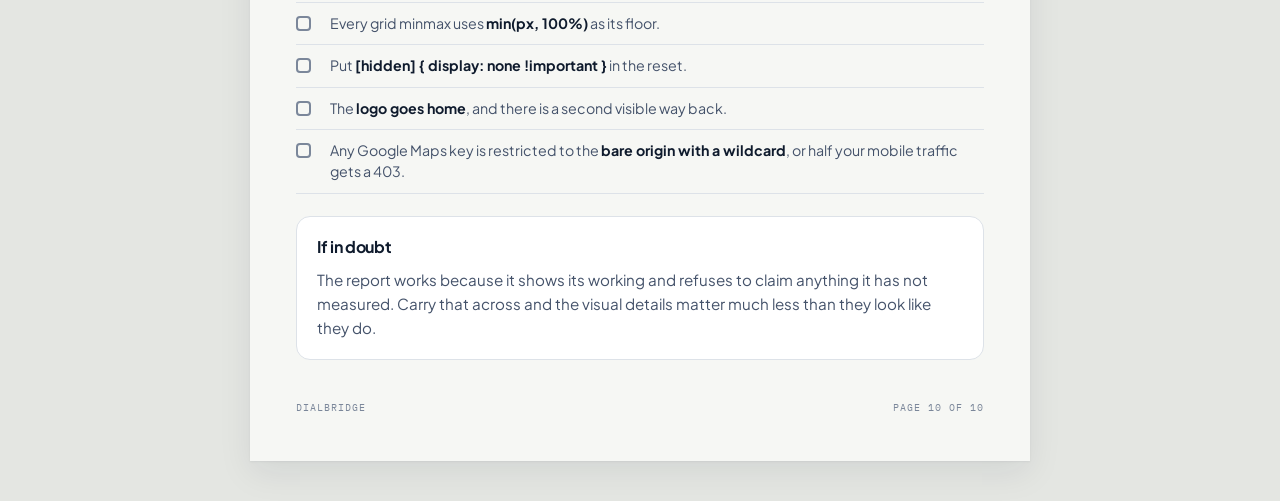
==== commit e98a33cf: "Document the stack and the tooling, not just the CSS The first version answered the wrong question. " ====
--- a/design-system/index.html
+++ b/design-system/index.html
@@ -3,7 +3,7 @@
 <head>
 <meta charset="utf-8">
 <meta name="viewport" content="width=device-width, initial-scale=1">
-<title>DialBridge Design System</title>
+<title>DialBridge Build Handbook</title>
 <link rel="preconnect" href="https://fonts.googleapis.com">
 <link rel="preconnect" href="https://fonts.gstatic.com" crossorigin>
 <link rel="stylesheet" href="https://fonts.googleapis.com/css2?family=Plus+Jakarta+Sans:wght@400;500;600;700;800&family=IBM+Plex+Mono:wght@400;500;600&display=swap">
@@ -70,7 +70,7 @@
 
   .stack { display: flex; flex-direction: column; }
   .g8 { gap: 8px; } .g12 { gap: 12px; } .g16 { gap: 16px; }
-  .g22 { gap: 22px; } .g28 { gap: 28px; }
+  .g18 { gap: 18px; } .g22 { gap: 22px; } .g28 { gap: 28px; }
   .rule { height: 1px; background: var(--rule); border: 0; margin: 0; }
 
   .card { background: var(--surface); border: 1px solid var(--rule);
@@ -117,6 +117,9 @@
   .r { display: grid; grid-template-columns: 30px 1fr; gap: 14px; padding: 13px 0;
        border-bottom: 1px solid var(--rule); align-items: start; }
   .r-n { font-family: var(--mono); font-size: 0.78rem; font-weight: 600; color: var(--accent-ink); padding-top: 2px; }
+  /* Skill names are words, not step numbers, so they get a column wide enough to hold them. */
+  .rules-wide .r { grid-template-columns: 148px 1fr; }
+  .rules-wide .r-n { font-size: 0.72rem; word-break: break-word; }
   .r-t { font-size: 0.95rem; font-weight: 700; margin-bottom: 3px; }
   .r-d { font-size: 0.88rem; line-height: 1.55; color: var(--ink-2); max-width: 62ch; }
 
@@ -165,63 +168,214 @@
 
   <!-- 1 -->
   <section class="sheet stack g28">
-    <div class="stack g22">
-      <div class="stack g12">
-        <p class="eyebrow">DialBridge</p>
-        <h1>Design system</h1>
-        <p class="lede">
-          Everything in here is lifted from the live Lost Job Report, not written from
-          memory. Same tokens, same components, same rules. This document is set in them,
-          so it doubles as a specimen.
-        </p>
-      </div>
+    <div class="stack g12">
+      <p class="eyebrow">DialBridge</p>
+      <h1>How the report page is built</h1>
+      <p class="lede">
+        The stack, the GitHub setup, the skills in our Claude Code system, and the design
+        system itself. Everything here is read out of the live repo, not written from memory.
+      </p>
     </div>
 
     <div class="card stack g12">
-      <h3>What this covers</h3>
+      <h3>What it is</h3>
       <p class="say">
-        The report landing page and the scanner at
-        <b>matviykorsunskiy.me/dialbridge-report</b>. Colour, type, spacing and components
-        are pages two and three. The part worth reading twice is page four, the interaction
-        rules, and page five, the things that broke.
+        <b>matviykorsunskiy.me/dialbridge-report</b> is the free Lost Job Report. A contractor
+        types their business name, answers four questions, and watches a live seven step scan
+        build a scored audit of their Google presence. Two scores are free; the rest unlocks
+        behind a phone verification.
       </p>
     </div>
 
     <div class="stack g16">
-      <h2>The short version</h2>
+      <h2>What is in here</h2>
+      <div class="rules">
+        <div class="r"><span class="r-n">02</span><div><p class="r-t">The stack</p><p class="r-d">Seven files, no framework, no build step, and why that is deliberate.</p></div></div>
+        <div class="r"><span class="r-n">03</span><div><p class="r-t">GitHub and deploy</p><p class="r-d">Pages, the Actions workflow, how secrets stay out of the repo, cache-busting.</p></div></div>
+        <div class="r"><span class="r-n">04</span><div><p class="r-t">Skills in our system</p><p class="r-d">What is installed, and which one to reach for on a given job.</p></div></div>
+        <div class="r"><span class="r-n">05</span><div><p class="r-t">The build loop</p><p class="r-d">How work actually gets verified here, which is the part most setups skip.</p></div></div>
+        <div class="r"><span class="r-n">06-10</span><div><p class="r-t">The design system</p><p class="r-d">Colour, type, components, interaction rules, and the six things that broke.</p></div></div>
+      </div>
+    </div>
+
+    <div class="footer"><span>DialBridge</span><span>Page 1 of 10</span></div>
+  </section>
+
+  <!-- 1b -->
+  <section class="sheet stack g22">
+    <div class="stack g8">
+      <p class="eyebrow">Build</p>
+      <h2>The stack</h2>
+    </div>
+
+    <p class="say">
+      Seven files. No React, no Tailwind, no bundler, no npm install. The whole page is
+      static assets plus fetch calls.
+    </p>
+
+    <div class="spec">
+      <span class="spec-k">index.html</span><span class="say">256 lines. Markup and nothing else.</span>
+      <span class="spec-k">styles.css</span><span class="say">1,693 lines. Every token and component.</span>
+      <span class="spec-k">app.js</span><span class="say">372. Search, autocomplete, picking the business.</span>
+      <span class="spec-k">questions.js</span><span class="say">172. The four question popup.</span>
+      <span class="spec-k">scan.js</span><span class="say">1,033. The seven step scan and all Google calls.</span>
+      <span class="spec-k">engine.js</span><span class="say">1,134. Scoring, the money maths, the heat map.</span>
+      <span class="spec-k">report.js</span><span class="say">1,359. Rendering, the gate, the blueprint form.</span>
+    </div>
+
+    <div class="card stack g8">
+      <h3>Why no framework</h3>
+      <p class="say">
+        The reader is a contractor on a phone, often on bad signal, and the page has to paint
+        before they lose interest. A framework adds a few hundred kilobytes and a build step
+        to a page that renders a handful of components.
+      </p>
+    </div>
+
+    <div class="stack g12">
+      <h3>What runs where</h3>
+      <div class="rules">
+        <div class="r"><span class="r-n">1</span><div><p class="r-t">Browser</p><p class="r-d">Google Places API for the business, the competitors and the nine point ranking grid. Google Static Maps for the heat map image. All the scoring maths.</p></div></div>
+        <div class="r"><span class="r-n">2</span><div><p class="r-t">n8n</p><p class="r-d">Anything needing a secret or a server: OTP send and verify, the LLM keyword picker, fetching the contractor page source which a browser cannot read cross-origin, Brave search for a missing website, and every write to GHL.</p></div></div>
+        <div class="r"><span class="r-n">3</span><div><p class="r-t">GoHighLevel</p><p class="r-d">CRM, contact records, tags, and the outbound text and email.</p></div></div>
+      </div>
+      <p class="fine">
+        Rule of thumb: if it needs a key the user must not see, it is an n8n webhook. If it
+        only needs the public Maps key, it stays in the browser and costs nothing to run.
+      </p>
+    </div>
+
+    <div class="footer"><span>Build</span><span>Page 2 of 10</span></div>
+  </section>
+
+  <!-- 1c -->
+  <section class="sheet stack g22">
+    <div class="stack g8">
+      <p class="eyebrow">Build</p>
+      <h2>GitHub and deploy</h2>
+    </div>
+
+    <div class="spec">
+      <span class="spec-k">repo</span><span class="say">github.com/matkors/dialbridge-report</span>
+      <span class="spec-k">visibility</span><span class="say">Public. Pages cannot host a private repo on the free plan.</span>
+      <span class="spec-k">host</span><span class="say">GitHub Pages, served at the <b>/dialbridge-report/</b> subpath.</span>
+      <span class="spec-k">trigger</span><span class="say">Push to main, or run the workflow by hand.</span>
+    </div>
+
+    <div class="stack g12">
+      <h3>Four things the workflow does</h3>
       <div class="rules">
         <div class="r">
           <span class="r-n">01</span>
-          <div>
-            <p class="r-t">One warm neutral ground, one orange</p>
-            <p class="r-d">The page sits on off-white paper, not white. Orange appears only on things you can act on. Green, amber and red mean a judgement about the business, never decoration.</p>
-          </div>
+          <div><p class="r-t">Writes config.js from repository secrets</p>
+          <p class="r-d">The Maps key and all eight n8n webhook URLs are GitHub secrets, printed into a config.js at build time. <span class="inline">config.js</span> is gitignored and <span class="inline">config.example.js</span> is the committed template, so no key has ever been in a commit.</p></div>
         </div>
         <div class="r">
           <span class="r-n">02</span>
-          <div>
-            <p class="r-t">One typeface, fluid sizes</p>
-            <p class="r-d">Plus Jakarta Sans throughout, weights 400 to 800. Headings use clamp so they shrink on a phone without a media query.</p>
-          </div>
+          <div><p class="r-t">Copies the site and the PDF</p>
+          <p class="r-d">The seven source files plus the blueprint folder, so the lead magnet PDF has a real public URL to email.</p></div>
         </div>
         <div class="r">
           <span class="r-n">03</span>
-          <div>
-            <p class="r-t">Cards are white on paper, radius 14</p>
-            <p class="r-d">One card style, one radius, one shadow. Depth comes from the paper-to-white contrast, not from stacking shadows.</p>
-          </div>
+          <div><p class="r-t">Touches .nojekyll</p>
+          <p class="r-d">Without it Pages runs Jekyll and silently drops anything starting with an underscore.</p></div>
         </div>
         <div class="r">
           <span class="r-n">04</span>
-          <div>
-            <p class="r-t">Built phone-first, tested on a laptop</p>
-            <p class="r-d">Contractors read this on a phone in a van. Every layout decision was checked at 390px before it was checked at 1280.</p>
-          </div>
-        </div>
-      </div>
-    </div>
-
-    <div class="footer"><span>DialBridge</span><span>Page 1 of 6</span></div>
+          <div><p class="r-t">Cache-busts every asset</p>
+          <p class="r-d">Appends the commit SHA and run number to every script and stylesheet, so nobody is ever running yesterday JavaScript against today HTML.</p></div>
+        </div>
+      </div>
+    </div>
+
+    <div class="card stack g8">
+      <h3>Set or change a secret</h3>
+      <p class="say"><span class="inline">gh secret set GOOGLE_MAPS_API_KEY --repo matkors/dialbridge-report</span></p>
+    </div>
+
+    <div class="footer"><span>Build</span><span>Page 3 of 10</span></div>
+  </section>
+
+  <!-- 1d -->
+  <section class="sheet stack g18">
+    <div class="stack g8">
+      <p class="eyebrow">Tooling</p>
+      <h2>Skills in our system</h2>
+    </div>
+    <p class="say">What is installed, and which one to reach for. Type the slash name in Claude Code.</p>
+
+    <div class="stack g12">
+      <p class="fine">Design and UI</p>
+      <div class="rules rules-wide">
+        <div class="r"><span class="r-n">/design</span><div><p class="r-t">Open Design studio</p><p class="r-d">Local studio, 129 built-in design systems. Landing pages, dashboards, apps, decks. The one for generating a page from scratch.</p></div></div>
+        <div class="r"><span class="r-n">artifact-design</span><div><p class="r-t">Loads on its own</p><p class="r-d">Palette, typography, layout, dark mode, CDN allowlist, mobile rules. Why the report page looks coherent instead of default.</p></div></div>
+        <div class="r"><span class="r-n">artifact-diagramming</span><div><p class="r-t">Diagrams worth drawing</p><p class="r-d">For when a picture earns its place. Inline SVG that stays legible in both themes.</p></div></div>
+        <div class="r"><span class="r-n">dataviz</span><div><p class="r-t">Charts, with a validator</p><p class="r-d">Chart-type heuristics plus a runnable colourblind-safety validator. Load before any chart, graph or stat tile.</p></div></div>
+        <div class="r"><span class="r-n">/miro</span><div><p class="r-t">Read and build Miro boards</p><p class="r-d">Added 2026-09-22. Reads boards, builds frames and diagrams, and pulls board specs into local files.</p></div></div>
+      </div>
+    </div>
+
+    <div class="stack g12">
+      <p class="fine">Code quality, used on this repo</p>
+      <div class="rules rules-wide">
+        <div class="r"><span class="r-n">/code-review</span><div><p class="r-t">Find real bugs in the diff</p><p class="r-d">Low to ultra. Ultra runs a multi-agent review in the cloud against the branch or a PR.</p></div></div>
+        <div class="r"><span class="r-n">/simplify</span><div><p class="r-t">Reuse and cleanup</p><p class="r-d">Quality only, no bug hunting. Worth running before a push.</p></div></div>
+        <div class="r"><span class="r-n">/security-review</span><div><p class="r-t">Security pass on the branch</p><p class="r-d">Run it on anything that touches keys or webhooks.</p></div></div>
+      </div>
+    </div>
+
+    <p class="fine">
+      Also installed: openseo (eleven skills, keyword research and local SEO), /ads, /gtm,
+      /blog-writer, /retell. Full list is in the Claude Code skill menu.
+    </p>
+
+    <div class="footer"><span>Tooling</span><span>Page 4 of 10</span></div>
+  </section>
+
+  <!-- 1e -->
+  <section class="sheet stack g22">
+    <div class="stack g8">
+      <p class="eyebrow">Tooling</p>
+      <h2>The build loop</h2>
+    </div>
+    <p class="say">
+      This is the part most setups skip, and it is the reason the page works. Nothing ships
+      on the strength of looking right in the editor.
+    </p>
+
+    <div class="rules">
+      <div class="r">
+        <span class="r-n">01</span>
+        <div><p class="r-t">Drive the real page in a real browser</p>
+        <p class="r-d">Playwright loads the actual files, runs the actual flow and screenshots at 390px and 1280px. Every layout claim in this document was checked that way.</p></div>
+      </div>
+      <div class="r">
+        <span class="r-n">02</span>
+        <div><p class="r-t">Measure, do not eyeball</p>
+        <p class="r-d">Read getBoundingClientRect and compare against the budget. That is how the overflowing cards, the clipped dialog and the wrapped headings were all caught before anyone saw them.</p></div>
+      </div>
+      <div class="r">
+        <span class="r-n">03</span>
+        <div><p class="r-t">Run the whole funnel against production</p>
+        <p class="r-d">Search, pick, answer, scan, gate, unlock, email. End to end on the live site, watching every webhook response.</p></div>
+      </div>
+      <div class="r">
+        <span class="r-n">04</span>
+        <div><p class="r-t">Spoof the user agent when testing live</p>
+        <p class="r-d">Our n8n webhooks have ignoreBots on, and headless Chromium announces itself as HeadlessChrome. Without a normal user agent every call returns 403 and it looks exactly like an outage. This cost a full debugging cycle.</p></div>
+      </div>
+    </div>
+
+    <div class="card stack g8">
+      <h3>The rule behind all four</h3>
+      <p class="say">
+        If a claim can be checked, check it. The report tells contractors things about their
+        own business, so anything we cannot verify does not go on the page, and anything we
+        cannot verify about the page does not get pushed.
+      </p>
+    </div>
+
+    <div class="footer"><span>Tooling</span><span>Page 5 of 10</span></div>
   </section>
 
   <!-- 2 -->
@@ -277,7 +431,7 @@
   <b>--shadow</b>: 0 1px 2px rgba(15,27,45,.06), 0 12px 32px rgba(15,27,45,.08);
 }</pre>
 
-    <div class="footer"><span>Foundations</span><span>Page 2 of 6</span></div>
+    <div class="footer"><span>Foundations</span><span>Page 6 of 10</span></div>
   </section>
 
   <!-- 3 -->
@@ -336,7 +490,7 @@
 <b>.ring.tone-good { --tone: var(--good); }</b>
 <b>.ring.tone-bad  { --tone: var(--bad);  }</b></pre>
 
-    <div class="footer"><span>Foundations</span><span>Page 3 of 6</span></div>
+    <div class="footer"><span>Foundations</span><span>Page 7 of 10</span></div>
   </section>
 
   <!-- 4 -->
@@ -405,7 +559,7 @@
       </p>
     </div>
 
-    <div class="footer"><span>Interaction</span><span>Page 4 of 6</span></div>
+    <div class="footer"><span>Interaction</span><span>Page 8 of 10</span></div>
   </section>
 
   <!-- 5 -->
@@ -446,7 +600,7 @@
       <p class="got-d">Both send only the origin on cross-origin requests, so a Google Maps key restricted to a subpath returns 403 on every iPhone. <span class="inline">meta referrer</span> and <span class="inline">referrerPolicy</span> are both ignored. The key restriction has to include the bare origin with a wildcard.</p>
     </div>
 
-    <div class="footer"><span>Gotchas</span><span>Page 5 of 6</span></div>
+    <div class="footer"><span>Gotchas</span><span>Page 9 of 10</span></div>
   </section>
 
   <!-- 6 -->
@@ -479,7 +633,7 @@
       </p>
     </div>
 
-    <div class="footer"><span>DialBridge</span><span>Page 6 of 6</span></div>
+    <div class="footer"><span>DialBridge</span><span>Page 10 of 10</span></div>
   </section>
 
 </div>
